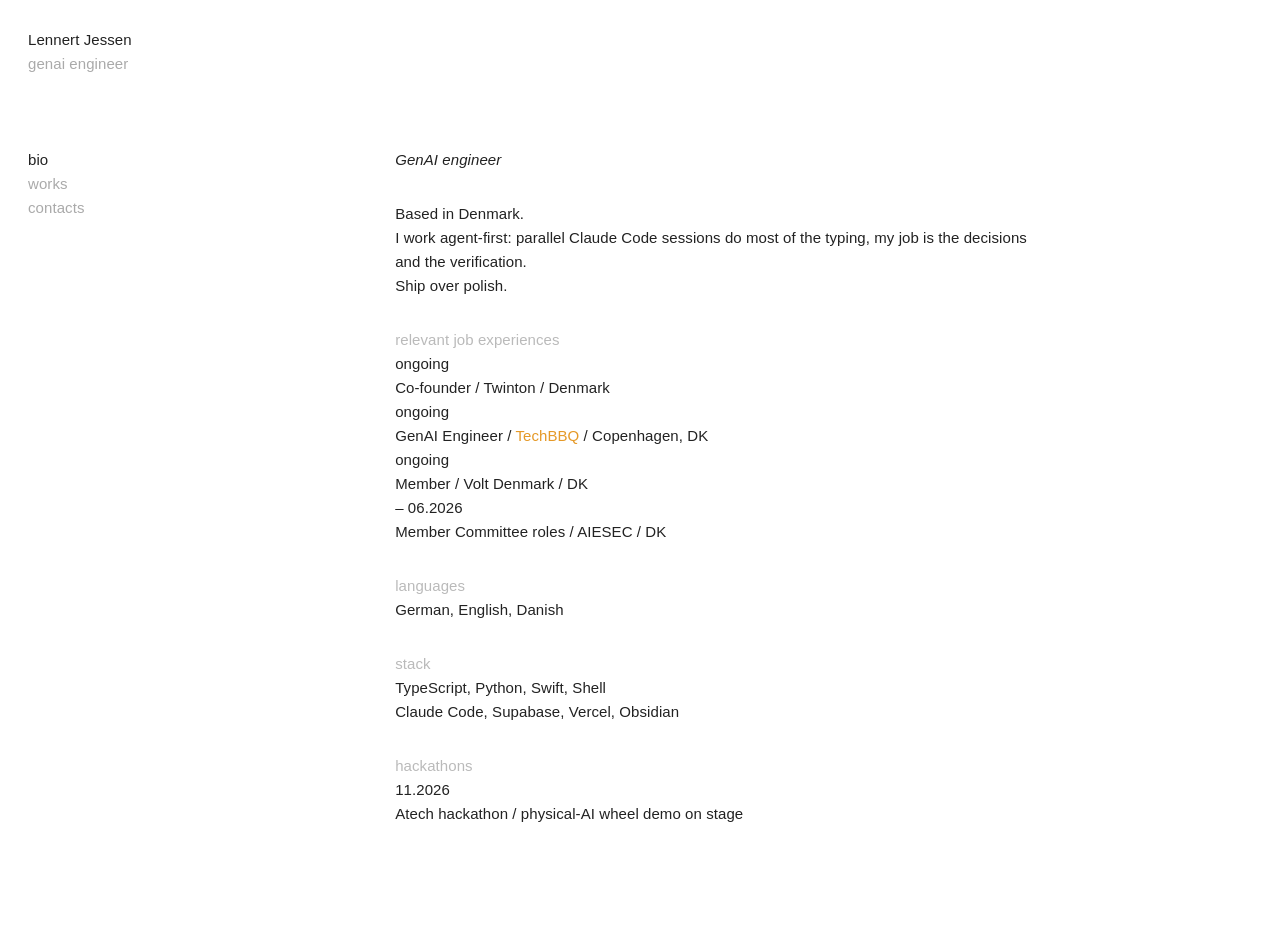
==== bio.html @ ae35470a "Add GitHub Pages site (bio, works, contacts) Co-Authored-By: Claude Sonnet 5.5 <noreply@anthropic.co" ====
<!doctype html>
<html lang="en">
<head>
<meta charset="utf-8">
<meta name="viewport" content="width=device-width, initial-scale=1">
<title>bio – Lennert Jessen</title>
<meta name="description" content="Lennert Jessen, GenAI engineer in Denmark.">
<link rel="stylesheet" href="style.css">
</head>
<body>
<header id="masthead">
<h1 class="site-title"><a href="index.html">Lennert Jessen</a></h1>
<h2 class="site-tagline">genai engineer</h2>
</header>
<button id="menu-toggle" aria-label="Menu" aria-expanded="false"><span></span><span></span><span></span></button>
<nav id="primary"><ul><li class="current"><a href="bio.html">bio</a></li><li><a href="works.html">works</a></li><li><a href="contacts.html">contacts</a></li></ul></nav>
<main id="content" class="entry-content">
<p><em>GenAI engineer</em></p>

<p>Based in Denmark.<br>I work agent-first: parallel Claude Code sessions do most of the typing, my job is the decisions and the verification.<br>Ship over polish.</p>

<p><span class="label">relevant job experiences</span><br>
ongoing<br>Co-founder / Twinton / Denmark<br>
ongoing<br>GenAI Engineer / <a href="https://techbbq.dk/" target="_blank" rel="noreferrer noopener">TechBBQ</a> / Copenhagen, DK<br>
ongoing<br>Member / Volt Denmark / DK<br>
&ndash; 06.2026<br>Member Committee roles / AIESEC / DK</p>

<p><span class="label">languages</span><br>German, English, Danish</p>

<p><span class="label">stack</span><br>TypeScript, Python, Swift, Shell<br>Claude Code, Supabase, Vercel, Obsidian</p>

<p><span class="label">hackathons</span><br>11.2026<br>Atech hackathon / physical-AI wheel demo on stage</p>
</main>
<script src="menu.js"></script>
</body>
</html>
---- style.css ----
/* Layout and colours follow the "Index" portfolio theme used by matteofontana.eu. */
* { box-sizing: border-box; }
html { font-size: 15px; line-height: 1.6; letter-spacing: 0.005rem; overflow-y: scroll; -webkit-font-smoothing: antialiased; }
body { margin: 0; padding: 28px; background: #fff; color: #222; font-family: "Helvetica Neue", Helvetica, Arial, sans-serif; }
h1, h2, p, ul { margin: 0; padding: 0; font-weight: normal; font-size: 1rem; }
ul { list-style: none; }

a { text-decoration: none; border-bottom: 1px solid transparent; transition: .25s ease-out; }

/* Fixed header and menu on the left */
#masthead { position: fixed; top: 28px; left: 28px; z-index: 102; }
.site-title a { color: #222; }
.site-title a:hover, .site-tagline { color: #aaa; }
#primary { position: fixed; top: 148px; left: 28px; z-index: 101; }
#primary a { color: #aaa; }
#primary a:hover, #primary .current a { color: #222; }

/* Content on the right */
#content { margin: 120px 0 80px auto; max-width: 70%; }
.entry-content > * { margin-bottom: 2rem; max-width: 640px; }
.entry-content a { color: #e59927; }
.entry-content a:hover { color: #222; border-bottom-color: #222; }
.label { color: #bababa; }

/* Mobile: hamburger opens the menu as a full-screen overlay */
#menu-toggle { display: none; }
@media screen and (max-width: 768px) {
  html { font-size: 18px; }
  #content { max-width: 100%; }
  #menu-toggle { display: block; position: fixed; top: 29px; right: 28px; width: 24px; height: 21px; padding: 0; border: 0; background: none; cursor: pointer; z-index: 103; }
  #menu-toggle span { position: absolute; left: 0; width: 100%; height: 2px; background: #222; transition: .15s ease-out; }
  #menu-toggle span:nth-child(1) { top: 0; }
  #menu-toggle span:nth-child(2) { top: 9px; }
  #menu-toggle span:nth-child(3) { top: 18px; }
  #menu-toggle.open span:nth-child(1) { top: 9px; transform: rotate(45deg); }
  #menu-toggle.open span:nth-child(2) { opacity: 0; }
  #menu-toggle.open span:nth-child(3) { top: 9px; transform: rotate(-45deg); }
  #primary { top: 0; left: 0; right: 0; bottom: 0; padding: 148px 28px 0; background: #fff; visibility: hidden; opacity: 0; transition: visibility .35s, opacity .35s ease-out; }
  #primary.showing { visibility: visible; opacity: 1; }
}
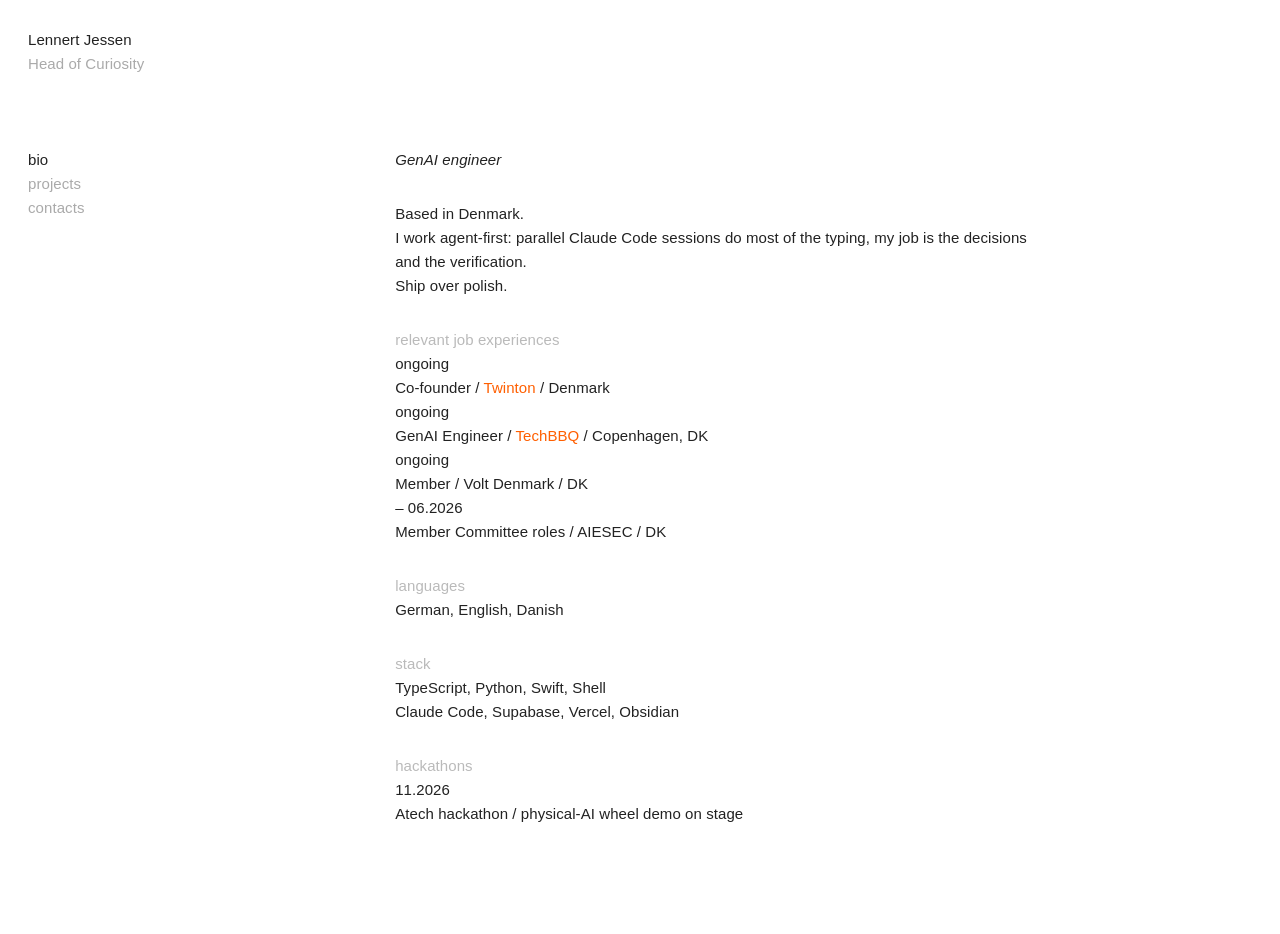
==== commit ec1a1cba: "Site: Head of Curiosity, projects page, twinton.ai, Instagram, orange accent Co-Authored-By: Claude " ====
--- a/bio.html
+++ b/bio.html
@@ -10,17 +10,17 @@
 <body>
 <header id="masthead">
 <h1 class="site-title"><a href="index.html">Lennert Jessen</a></h1>
-<h2 class="site-tagline">genai engineer</h2>
+<h2 class="site-tagline">Head of Curiosity</h2>
 </header>
 <button id="menu-toggle" aria-label="Menu" aria-expanded="false"><span></span><span></span><span></span></button>
-<nav id="primary"><ul><li class="current"><a href="bio.html">bio</a></li><li><a href="works.html">works</a></li><li><a href="contacts.html">contacts</a></li></ul></nav>
+<nav id="primary"><ul><li class="current"><a href="bio.html">bio</a></li><li><a href="projects.html">projects</a></li><li><a href="contacts.html">contacts</a></li></ul></nav>
 <main id="content" class="entry-content">
 <p><em>GenAI engineer</em></p>
 
 <p>Based in Denmark.<br>I work agent-first: parallel Claude Code sessions do most of the typing, my job is the decisions and the verification.<br>Ship over polish.</p>
 
 <p><span class="label">relevant job experiences</span><br>
-ongoing<br>Co-founder / Twinton / Denmark<br>
+ongoing<br>Co-founder / <a href="https://twinton.ai" target="_blank" rel="noreferrer noopener">Twinton</a> / Denmark<br>
 ongoing<br>GenAI Engineer / <a href="https://techbbq.dk/" target="_blank" rel="noreferrer noopener">TechBBQ</a> / Copenhagen, DK<br>
 ongoing<br>Member / Volt Denmark / DK<br>
 &ndash; 06.2026<br>Member Committee roles / AIESEC / DK</p>
--- a/style.css
+++ b/style.css
@@ -18,7 +18,7 @@
 /* Content on the right */
 #content { margin: 120px 0 80px auto; max-width: 70%; }
 .entry-content > * { margin-bottom: 2rem; max-width: 640px; }
-.entry-content a { color: #e59927; }
+.entry-content a { color: #ff5f00; }
 .entry-content a:hover { color: #222; border-bottom-color: #222; }
 .label { color: #bababa; }
 
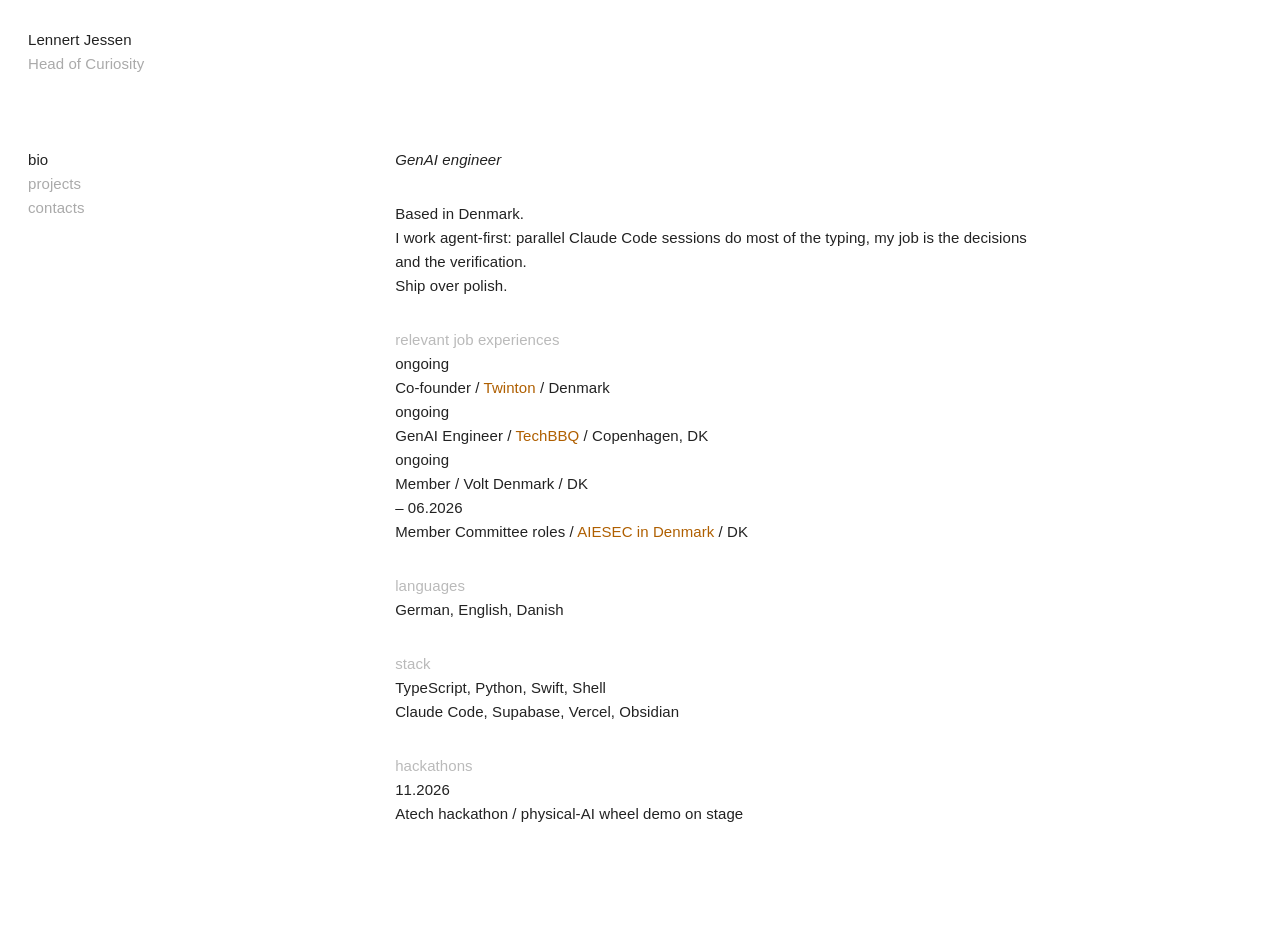
==== commit 8c31fded: "Site: darker orange links, AIESEC in Denmark link Co-Authored-By: Claude Sonnet 5.5 <noreply@anthrop" ====
--- a/bio.html
+++ b/bio.html
@@ -23,7 +23,7 @@
 ongoing<br>Co-founder / <a href="https://twinton.ai" target="_blank" rel="noreferrer noopener">Twinton</a> / Denmark<br>
 ongoing<br>GenAI Engineer / <a href="https://techbbq.dk/" target="_blank" rel="noreferrer noopener">TechBBQ</a> / Copenhagen, DK<br>
 ongoing<br>Member / Volt Denmark / DK<br>
-&ndash; 06.2026<br>Member Committee roles / AIESEC / DK</p>
+&ndash; 06.2026<br>Member Committee roles / <a href="https://www.aiesec.dk" target="_blank" rel="noreferrer noopener">AIESEC in Denmark</a> / DK</p>
 
 <p><span class="label">languages</span><br>German, English, Danish</p>
 
--- a/style.css
+++ b/style.css
@@ -18,7 +18,7 @@
 /* Content on the right */
 #content { margin: 120px 0 80px auto; max-width: 70%; }
 .entry-content > * { margin-bottom: 2rem; max-width: 640px; }
-.entry-content a { color: #ff5f00; }
+.entry-content a { color: #af5f00; }
 .entry-content a:hover { color: #222; border-bottom-color: #222; }
 .label { color: #bababa; }
 
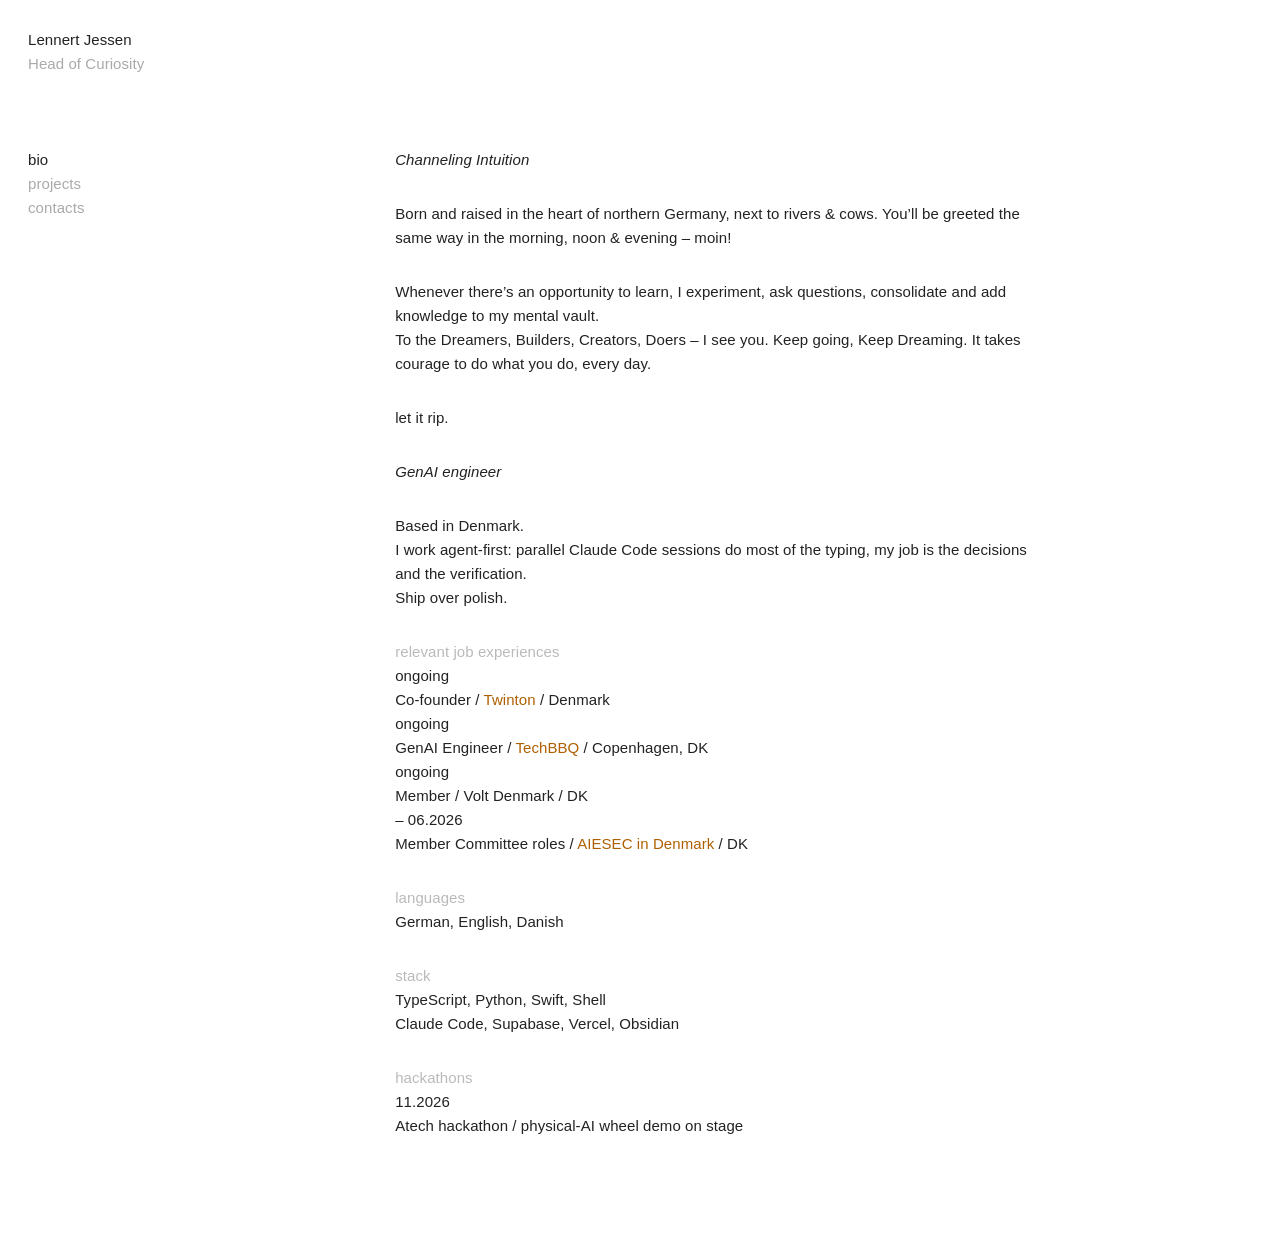
==== commit 408097c7: "Bio: add Channeling Intuition intro Co-Authored-By: Claude Sonnet 5.5 <noreply@anthropic.com>" ====
--- a/bio.html
+++ b/bio.html
@@ -15,6 +15,14 @@
 <button id="menu-toggle" aria-label="Menu" aria-expanded="false"><span></span><span></span><span></span></button>
 <nav id="primary"><ul><li class="current"><a href="bio.html">bio</a></li><li><a href="projects.html">projects</a></li><li><a href="contacts.html">contacts</a></li></ul></nav>
 <main id="content" class="entry-content">
+<p><em>Channeling Intuition</em></p>
+
+<p>Born and raised in the heart of northern Germany, next to rivers &amp; cows. You&rsquo;ll be greeted the same way in the morning, noon &amp; evening &ndash; moin!</p>
+
+<p>Whenever there&rsquo;s an opportunity to learn, I experiment, ask questions, consolidate and add knowledge to my mental vault.<br>To the Dreamers, Builders, Creators, Doers &ndash; I see you. Keep going, Keep Dreaming. It takes courage to do what you do, every day.</p>
+
+<p>let it rip.</p>
+
 <p><em>GenAI engineer</em></p>
 
 <p>Based in Denmark.<br>I work agent-first: parallel Claude Code sessions do most of the typing, my job is the decisions and the verification.<br>Ship over polish.</p>
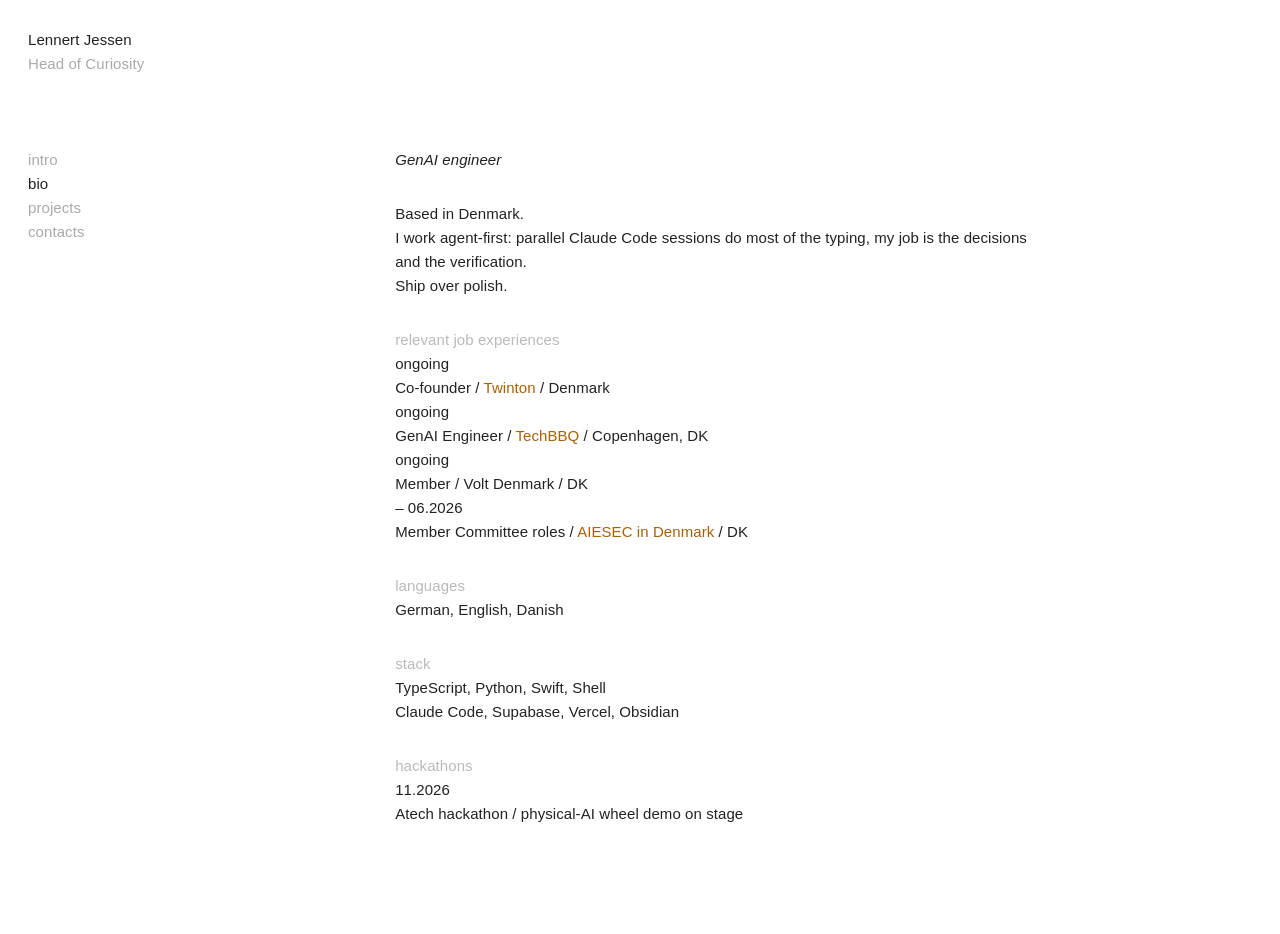
==== commit 8f2b95cc: "Site: move intro text to its own intro page, link northern Germany and moin to Wikipedia Co-Authored" ====
--- a/bio.html
+++ b/bio.html
@@ -13,16 +13,8 @@
 <h2 class="site-tagline">Head of Curiosity</h2>
 </header>
 <button id="menu-toggle" aria-label="Menu" aria-expanded="false"><span></span><span></span><span></span></button>
-<nav id="primary"><ul><li class="current"><a href="bio.html">bio</a></li><li><a href="projects.html">projects</a></li><li><a href="contacts.html">contacts</a></li></ul></nav>
+<nav id="primary"><ul><li><a href="intro.html">intro</a></li><li class="current"><a href="bio.html">bio</a></li><li><a href="projects.html">projects</a></li><li><a href="contacts.html">contacts</a></li></ul></nav>
 <main id="content" class="entry-content">
-<p><em>Channeling Intuition</em></p>
-
-<p>Born and raised in the heart of northern Germany, next to rivers &amp; cows. You&rsquo;ll be greeted the same way in the morning, noon &amp; evening &ndash; moin!</p>
-
-<p>Whenever there&rsquo;s an opportunity to learn, I experiment, ask questions, consolidate and add knowledge to my mental vault.<br>To the Dreamers, Builders, Creators, Doers &ndash; I see you. Keep going, Keep Dreaming. It takes courage to do what you do, every day.</p>
-
-<p>let it rip.</p>
-
 <p><em>GenAI engineer</em></p>
 
 <p>Based in Denmark.<br>I work agent-first: parallel Claude Code sessions do most of the typing, my job is the decisions and the verification.<br>Ship over polish.</p>
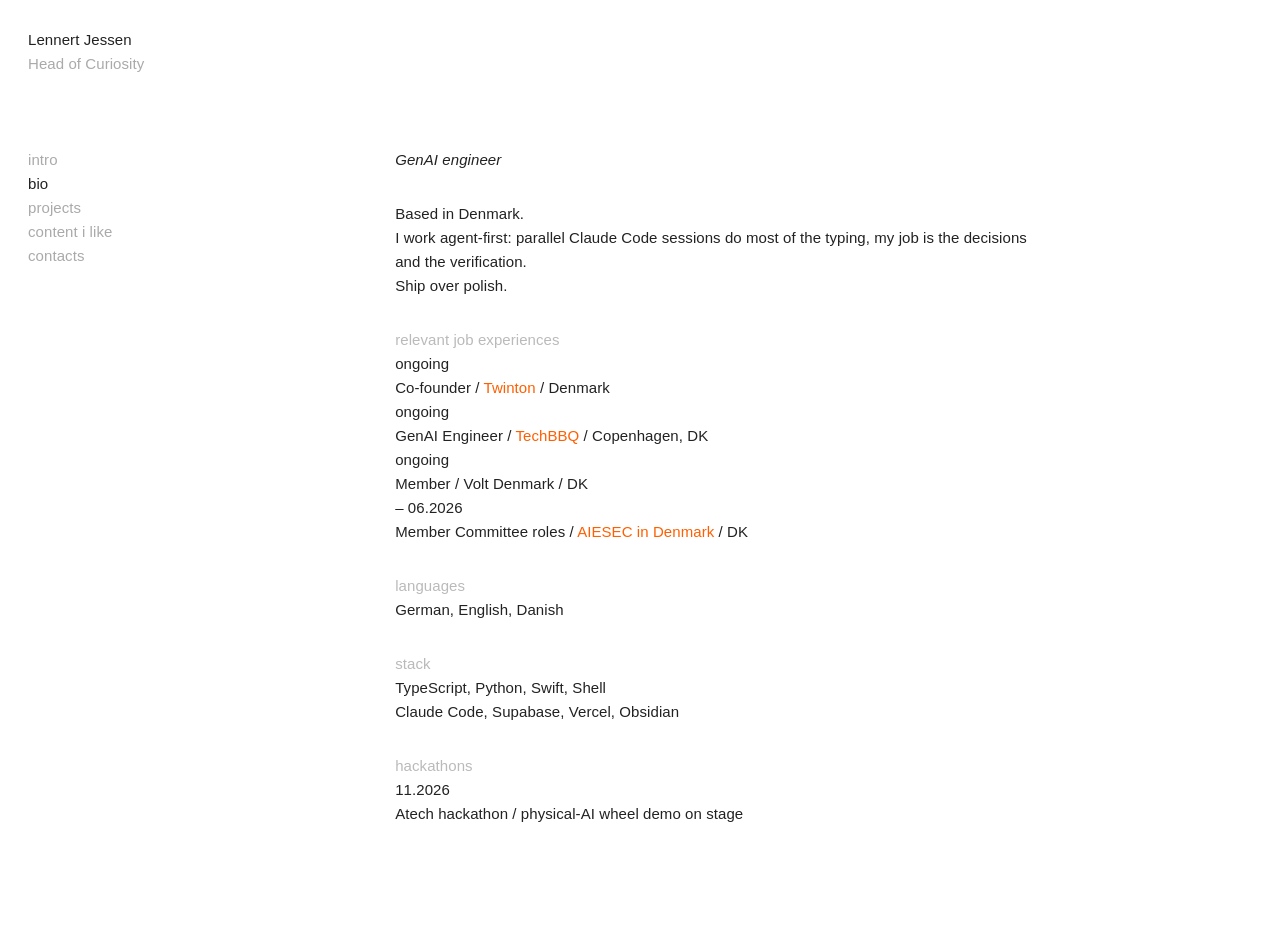
==== commit f13c6ecb: "Site: add content i like page Co-Authored-By: Claude Sonnet 5.5 <noreply@anthropic.com>" ====
--- a/bio.html
+++ b/bio.html
@@ -13,7 +13,7 @@
 <h2 class="site-tagline">Head of Curiosity</h2>
 </header>
 <button id="menu-toggle" aria-label="Menu" aria-expanded="false"><span></span><span></span><span></span></button>
-<nav id="primary"><ul><li><a href="intro.html">intro</a></li><li class="current"><a href="bio.html">bio</a></li><li><a href="projects.html">projects</a></li><li><a href="contacts.html">contacts</a></li></ul></nav>
+<nav id="primary"><ul><li><a href="intro.html">intro</a></li><li class="current"><a href="bio.html">bio</a></li><li><a href="projects.html">projects</a></li><li><a href="content.html">content i like</a></li><li><a href="contacts.html">contacts</a></li></ul></nav>
 <main id="content" class="entry-content">
 <p><em>GenAI engineer</em></p>
 
--- a/style.css
+++ b/style.css
@@ -18,7 +18,7 @@
 /* Content on the right */
 #content { margin: 120px 0 80px auto; max-width: 70%; }
 .entry-content > * { margin-bottom: 2rem; max-width: 640px; }
-.entry-content a { color: #af5f00; }
+.entry-content a { color: #ff5f00; }
 .entry-content a:hover { color: #222; border-bottom-color: #222; }
 .label { color: #bababa; }
 
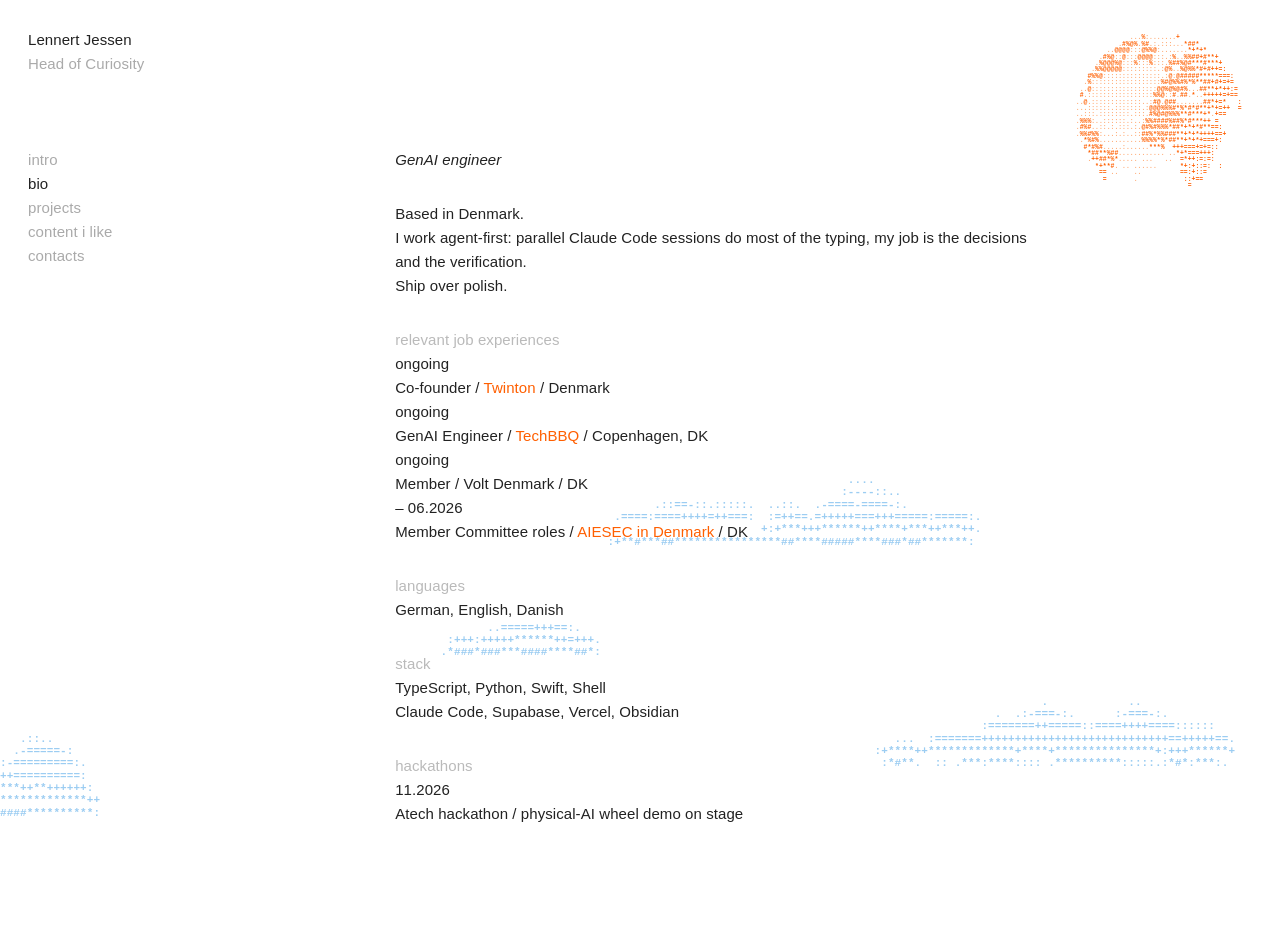
==== commit 47842fa4: "Site: ASCII homepage intro with draggable globe, corner globe and drifting clouds on subpages Homepa" ====
--- a/bio.html
+++ b/bio.html
@@ -32,5 +32,7 @@
 <p><span class="label">hackathons</span><br>11.2026<br>Atech hackathon / physical-AI wheel demo on stage</p>
 </main>
 <script src="menu.js"></script>
+<script src="globe.js"></script>
+<script src="clouds.js"></script>
 </body>
 </html>
--- a/style.css
+++ b/style.css
@@ -6,6 +6,9 @@
 ul { list-style: none; }
 
 a { text-decoration: none; border-bottom: 1px solid transparent; transition: .25s ease-out; }
+
+/* Moving between pages cross-fades instead of flashing, so the globe and clouds read as one continuous scene. */
+@view-transition { navigation: auto; }
 
 /* Fixed header and menu on the left */
 #masthead { position: fixed; top: 28px; left: 28px; z-index: 102; }
@@ -21,6 +24,28 @@
 .entry-content a { color: #ff5f00; }
 .entry-content a:hover { color: #222; border-bottom-color: #222; }
 .label { color: #bababa; }
+.entry-content ul { list-style: disc; padding-left: 1.2em; }
+.entry-content li { margin-bottom: .5rem; }
+
+/* Spinning ASCII globe (globe.js): top-right corner, smaller where it would reach the content */
+#globe { position: fixed; top: 28px; right: 28px; width: 180px; height: 180px; pointer-events: none; z-index: 100; }
+@media screen and (max-width: 1279px) { #globe { width: 88px; height: 88px; } }
+
+/* Homepage (intro.js): one screen, no scrolling. The rail and hint stay hidden until the intro has played. */
+html.home { overflow: hidden; }
+html.home #globe { display: none; }
+html.intro-orange body { background: #ff5f00; }
+html.home #masthead, html.home #menu-toggle, html.home #hint { transition: opacity .8s ease-out, visibility .8s; }
+html.intro #masthead, html.intro #primary, html.intro #menu-toggle, html.intro #hint { opacity: 0; visibility: hidden; }
+#intro { position: fixed; top: 0; left: 0; width: 100%; height: 100%; z-index: 110; touch-action: none; }
+#intro.rest { z-index: 100; }
+#hint { position: fixed; right: 28px; bottom: 28px; z-index: 101; color: #aaa; pointer-events: none; }
+#hint.done { opacity: 0; }
+.sr-only { position: absolute; width: 1px; height: 1px; overflow: hidden; clip: rect(0 0 0 0); white-space: nowrap; }
+@media screen and (min-width: 769px) { html.home #primary { transition: opacity .8s ease-out, visibility .8s; } }
+
+/* Drifting ASCII clouds (clouds.js) behind the bottom half of every page except the homepage */
+#clouds { position: fixed; left: 0; bottom: 0; width: 100%; height: 50vh; z-index: -1; pointer-events: none; }
 
 /* Mobile: hamburger opens the menu as a full-screen overlay */
 #menu-toggle { display: none; }
@@ -37,4 +62,6 @@
   #menu-toggle.open span:nth-child(3) { top: 9px; transform: rotate(-45deg); }
   #primary { top: 0; left: 0; right: 0; bottom: 0; padding: 148px 28px 0; background: #fff; visibility: hidden; opacity: 0; transition: visibility .35s, opacity .35s ease-out; }
   #primary.showing { visibility: visible; opacity: 1; }
+  #globe { top: 20px; right: 68px; width: 80px; height: 80px; }
+  #hint { display: none; }
 }
